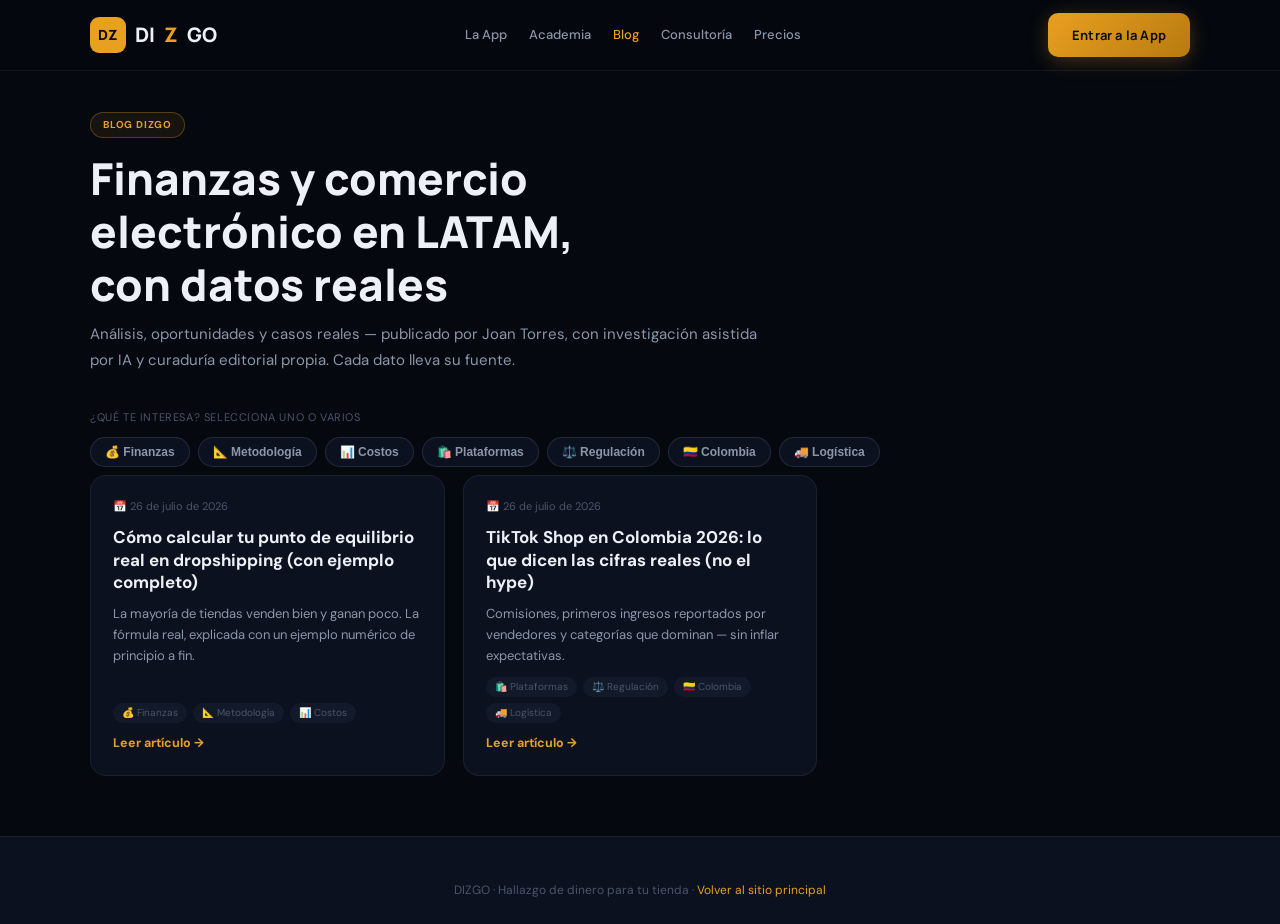
==== blog/index.html @ 102a752c "feat: agrega blog con panel interactivo de filtros por tema Nuevo /blog con 2 articulos reales de la" ====
<!DOCTYPE html>
<html lang="es">
<head>
<meta charset="UTF-8">
<meta name="viewport" content="width=device-width, initial-scale=1.0">
<title>Blog DIZGO — Finanzas y comercio electrónico en LATAM</title>
<meta name="description" content="Análisis, datos reales y recomendaciones de e-commerce y dropshipping en LATAM, publicados por Joan Torres. Finanzas, regulación, plataformas y casos reales.">
<link rel="icon" type="image/svg+xml" href="data:image/svg+xml,%3Csvg xmlns='http://www.w3.org/2000/svg' viewBox='0 0 64 64'%3E%3Crect width='64' height='64' rx='16' fill='%2305080F'/%3E%3Crect x='8' y='8' width='48' height='48' rx='11' fill='%23E8A020'/%3E%3Ctext x='32' y='44' font-family='Arial,Helvetica,sans-serif' font-weight='900' font-size='32' text-anchor='middle' fill='%230A0D14'%3ED%3C/text%3E%3C/svg%3E">
<link rel="preconnect" href="https://fonts.googleapis.com">
<link href="https://fonts.googleapis.com/css2?family=Manrope:wght@500;600;700;800&family=DM+Sans:wght@300;400;500;600&display=swap" rel="stylesheet">
<link rel="stylesheet" href="/assets/blog.css">
</head>
<body>

<nav>
  <div class="wrap">
    <div class="ni">
      <a href="/" class="logo"><div class="logo-i">DZ</div>DI<span>Z</span>GO</a>
      <div class="nl">
        <a href="/#app">La App</a>
        <a href="/#academia">Academia</a>
        <a href="/blog/" class="on">Blog</a>
        <a href="/#consultoria">Consultoría</a>
        <a href="/#precios">Precios</a>
      </div>
      <a href="https://app.dizgo.app" class="btn bg">Entrar a la App</a>
    </div>
  </div>
</nav>

<main>
  <div class="wrap">
    <div style="max-width:680px">
      <span class="tag tg">Blog DIZGO</span>
      <h1 style="font-size:clamp(28px,4.5vw,44px);font-weight:800;margin:14px 0 12px;text-wrap:balance">Finanzas y comercio electrónico en LATAM, con datos reales</h1>
      <p style="font-size:15px;color:var(--t2);line-height:1.7">Análisis, oportunidades y casos reales — publicado por Joan Torres, con investigación asistida por IA y curaduría editorial propia. Cada dato lleva su fuente.</p>
    </div>

    <!-- PANEL INTERACTIVO -->
    <div style="margin-top:36px">
      <div style="font-size:11px;color:var(--t3);text-transform:uppercase;letter-spacing:.6px;margin-bottom:10px">¿Qué te interesa? Selecciona uno o varios</div>
      <div class="filter-bar" id="filterBar"></div>
      <div class="analysis-box" id="analysisBox">
        <h4>📊 Análisis para tu selección</h4>
        <p id="analysisText"></p>
      </div>
    </div>

    <div class="post-grid" id="postGrid" style="margin-top:8px"></div>
  </div>
</main>

<footer>
  <div class="wrap" style="text-align:center">
    <p style="font-size:12px;color:var(--t3)">DIZGO · Hallazgo de dinero para tu tienda · <a href="/" style="color:var(--gold)">Volver al sitio principal</a></p>
  </div>
</footer>

<script>
// ── DATOS DE POSTS (cada uno con fuente real) ──
const POSTS = [
  {
    slug:'punto-equilibrio-dropshipping',
    title:'Cómo calcular tu punto de equilibrio real en dropshipping (con ejemplo completo)',
    excerpt:'La mayoría de tiendas venden bien y ganan poco. La fórmula real, explicada con un ejemplo numérico de principio a fin.',
    date:'2026-07-26',
    tags:['finanzas','metodologia','costos']
  },
  {
    slug:'tiktok-shop-colombia-2026',
    title:'TikTok Shop en Colombia 2026: lo que dicen las cifras reales (no el hype)',
    excerpt:'Comisiones, primeros ingresos reportados por vendedores y categorías que dominan — sin inflar expectativas.',
    date:'2026-07-26',
    tags:['plataformas','regulacion','colombia','logistica']
  },
];

const TAG_LABEL = {
  finanzas:'💰 Finanzas', metodologia:'📐 Metodología', costos:'📊 Costos',
  plataformas:'🛍️ Plataformas', regulacion:'⚖️ Regulación', colombia:'🇨🇴 Colombia',
  logistica:'🚚 Logística', pagos:'💳 Pagos digitales', 'casos-reales':'📈 Casos reales',
};

const TAG_ANALYSIS = {
  finanzas:'Tu selección incluye Finanzas: el enfoque aquí es que dejes de operar por intuición. Cada artículo bajo esta etiqueta te da una fórmula o método aplicable hoy mismo a tu estructura de costos real.',
  metodologia:'Contenido de Metodología: procesos paso a paso, no solo teoría — pensados para aplicarse directamente a tu tienda esta semana.',
  costos:'Costos: la causa número uno de que una tienda facture mucho y gane poco. Estos artículos te ayudan a encontrar lo que hoy no estás viendo.',
  plataformas:'Plataformas: seguimiento de qué canales de venta están funcionando de verdad en LATAM, con cifras reportadas por vendedores reales, no proyecciones de marketing.',
  regulacion:'Regulación: cambios normativos que pueden afectar tu operación o tu cuenta publicitaria — para que te enteres antes de que te tome por sorpresa.',
  colombia:'Filtrando por Colombia: contenido específico al mercado colombiano — comisiones, transportadoras, medios de pago y regulación local.',
  logistica:'Logística: transportadoras, tiempos de entrega y cómo la operación logística impacta directamente tu margen, no solo tu experiencia de cliente.',
  pagos:'Pagos digitales: métodos de pago, pasarelas y su costo real dentro de tu estructura de precios.',
  'casos-reales':'Casos reales: ejemplos concretos, con cifras, de qué funcionó y qué no — para que aprendas del patrón antes de repetir el error.',
};

let activeFilters = new Set();

function renderFilterBar(){
  const allTags = [...new Set(POSTS.flatMap(p=>p.tags))];
  document.getElementById('filterBar').innerHTML = allTags.map(t=>
    `<button class="filter-pill ${activeFilters.has(t)?'on':''}" onclick="toggleFilter('${t}')">${TAG_LABEL[t]||t}</button>`
  ).join('');
}

function toggleFilter(tag){
  activeFilters.has(tag) ? activeFilters.delete(tag) : activeFilters.add(tag);
  renderFilterBar();
  renderPosts();
  renderAnalysis();
}

function renderAnalysis(){
  const box = document.getElementById('analysisBox');
  if(activeFilters.size === 0){ box.classList.remove('show'); return; }
  box.classList.add('show');
  document.getElementById('analysisText').textContent =
    [...activeFilters].map(t=>TAG_ANALYSIS[t]).filter(Boolean).join(' ');
}

function renderPosts(){
  const filtered = activeFilters.size === 0
    ? POSTS
    : POSTS.filter(p => p.tags.some(t=>activeFilters.has(t)));
  const grid = document.getElementById('postGrid');
  if(filtered.length === 0){
    grid.innerHTML = `<p style="color:var(--t3);font-size:13px;grid-column:1/-1">Todavía no hay artículos con esa combinación — publicamos 2 veces por semana, vuelve pronto.</p>`;
    return;
  }
  grid.innerHTML = filtered.map(p => `
    <a href="/blog/posts/${p.slug}.html" class="post-card">
      <div class="post-meta">📅 ${new Date(p.date+'T12:00:00').toLocaleDateString('es-CO',{day:'numeric',month:'long',year:'numeric'})}</div>
      <div class="post-title">${p.title}</div>
      <div class="post-excerpt">${p.excerpt}</div>
      <div class="post-tags">${p.tags.map(t=>`<span>${TAG_LABEL[t]||t}</span>`).join('')}</div>
      <div class="post-more">Leer artículo →</div>
    </a>
  `).join('');
}

renderFilterBar();
renderPosts();
</script>
</body>
</html>
---- assets/blog.css ----
/* DIZGO — hoja de estilos compartida para /blog. Tokens copiados de index.html
   para mantener consistencia visual sin arriesgar el home ya afinado. */
:root{--bg:#05080F;--s1:#0C1120;--s2:#121929;--s3:#1A2235;--b1:rgba(255,255,255,.06);--b2:rgba(255,255,255,.11);--gold:#E8A020;--gold2:#FFB93E;--red:#D94040;--red2:#F05C5C;--blue:#2D7DD2;--blue2:#4A9EF5;--grn:#1E9E6B;--grn2:#2DD4A0;--pur:#9B6BFF;--t1:#EDF0F7;--t2:#8B96A8;--t3:#4A5568;--nav:70px}
*{box-sizing:border-box;margin:0;padding:0}
html{scroll-behavior:smooth}
body{font-family:'DM Sans',sans-serif;background:var(--bg);color:var(--t1);line-height:1.6}
h1,h2,h3,h4{font-family:'Manrope',sans-serif;line-height:1.2}
a{text-decoration:none;color:inherit}
img{max-width:100%;display:block}
::-webkit-scrollbar{width:4px}
::-webkit-scrollbar-track{background:var(--bg)}
::-webkit-scrollbar-thumb{background:var(--gold);border-radius:4px}

.wrap{max-width:1140px;margin:0 auto;padding:0 20px}
.wrap-article{max-width:720px;margin:0 auto;padding:0 20px}
.sec{padding:56px 0}

.tag{display:inline-flex;align-items:center;gap:5px;font-size:10px;font-weight:700;letter-spacing:.8px;text-transform:uppercase;padding:4px 12px;border-radius:20px;border:1px solid}
.tg{color:var(--gold);border-color:rgba(232,160,32,.3);background:rgba(232,160,32,.08)}
.tb{color:var(--blue2);border-color:rgba(74,158,245,.25);background:rgba(74,158,245,.07)}
.tgr{color:var(--grn2);border-color:rgba(45,212,160,.25);background:rgba(45,212,160,.07)}
.tr{color:var(--red2);border-color:rgba(240,92,92,.25);background:rgba(240,92,92,.07)}
.tp{color:var(--pur);border-color:rgba(155,107,255,.25);background:rgba(155,107,255,.07)}

.btn{display:inline-flex;align-items:center;justify-content:center;gap:8px;padding:12px 24px;border-radius:10px;font-family:'Manrope',sans-serif;font-weight:700;font-size:13px;cursor:pointer;border:none;transition:all .22s;letter-spacing:.2px;white-space:nowrap}
.bg{background:linear-gradient(135deg,var(--gold),#B87A10);color:#0A0D14;box-shadow:0 4px 20px rgba(232,160,32,.28)}
.bg:hover{transform:translateY(-2px);box-shadow:0 8px 28px rgba(232,160,32,.42)}
.bo{background:transparent;color:var(--t1);border:1px solid var(--b2)}
.bo:hover{background:var(--s2);border-color:var(--gold);color:var(--gold)}

nav{position:fixed;top:0;left:0;right:0;height:var(--nav);z-index:100;background:rgba(5,8,15,.94);backdrop-filter:blur(20px);box-shadow:0 1px 0 var(--b1)}
.ni{display:flex;align-items:center;justify-content:space-between;height:var(--nav);gap:16px}
.logo{display:flex;align-items:center;gap:9px;font-family:'Manrope',sans-serif;font-weight:800;font-size:20px;flex-shrink:0}
.logo-i{width:36px;height:36px;background:var(--gold);border-radius:9px;display:flex;align-items:center;justify-content:center;font-size:14px;font-weight:900;color:#0A0D14}
.logo span{color:var(--gold)}
.nl{display:flex;align-items:center;gap:22px;font-size:13px;font-weight:500}
.nl a{color:var(--t2);transition:color .2s;white-space:nowrap}
.nl a:hover, .nl a.on{color:var(--t1)}
.nl a.on{color:var(--gold)}
@media(max-width:760px){.nl{display:none}}

main{padding-top:calc(var(--nav) + 40px)}

/* ── FILTER PANEL ── */
.filter-bar{display:flex;flex-wrap:wrap;gap:8px;margin-bottom:6px}
.filter-pill{padding:7px 14px;border-radius:20px;border:1px solid var(--b2);background:var(--s1);color:var(--t2);font-size:12px;font-weight:600;cursor:pointer;transition:all .2s;user-select:none}
.filter-pill:hover{border-color:var(--gold);color:var(--t1)}
.filter-pill.on{background:rgba(232,160,32,.12);border-color:var(--gold);color:var(--gold)}
.analysis-box{background:linear-gradient(135deg,rgba(232,160,32,.08),rgba(74,158,245,.05));border:1px solid rgba(232,160,32,.22);border-radius:14px;padding:20px 22px;margin:22px 0 32px;display:none}
.analysis-box.show{display:block}
.analysis-box h4{font-size:12px;color:var(--gold);text-transform:uppercase;letter-spacing:.6px;margin-bottom:8px}
.analysis-box p{font-size:14px;color:var(--t1);line-height:1.7}

/* ── POST CARDS ── */
.post-grid{display:grid;grid-template-columns:repeat(auto-fill,minmax(300px,1fr));gap:18px}
.post-card{background:var(--s1);border:1px solid var(--b1);border-radius:16px;padding:22px;transition:border-color .25s,transform .25s;display:flex;flex-direction:column;gap:10px}
.post-card:hover{border-color:rgba(232,160,32,.3);transform:translateY(-3px)}
.post-meta{font-size:11px;color:var(--t3);display:flex;gap:10px;align-items:center}
.post-title{font-size:17px;font-weight:700;line-height:1.35}
.post-excerpt{font-size:13px;color:var(--t2);line-height:1.6;flex:1}
.post-tags{display:flex;flex-wrap:wrap;gap:6px}
.post-tags span{font-size:10px;color:var(--t3);background:var(--s2);padding:2px 9px;border-radius:10px}
.post-more{font-size:12.5px;font-weight:700;color:var(--gold)}

/* ── ARTICLE ── */
.article-hero{padding:0 0 28px;border-bottom:1px solid var(--b1);margin-bottom:32px}
.article-title{font-size:clamp(24px,4vw,38px);font-weight:800;margin:12px 0 14px;text-wrap:balance}
.article-dek{font-size:16px;color:var(--t2);line-height:1.7}
.article-body{font-size:15.5px;line-height:1.85;color:var(--t1)}
.article-body h2{font-size:22px;font-weight:800;margin:38px 0 14px}
.article-body h3{font-size:17px;font-weight:700;margin:28px 0 10px;color:var(--gold2)}
.article-body p{margin-bottom:16px}
.article-body ul,.article-body ol{margin:0 0 16px 22px}
.article-body li{margin-bottom:8px}
.article-body strong{color:#fff}
.article-body a{color:var(--blue2);border-bottom:1px dotted currentColor}
.article-body blockquote{border-left:3px solid var(--gold);padding:4px 0 4px 18px;margin:22px 0;color:var(--t2);font-style:italic}
.src-box{background:var(--s2);border:1px solid var(--b1);border-radius:12px;padding:16px 20px;margin:28px 0;font-size:12.5px;color:var(--t3)}
.src-box a{color:var(--blue2)}
.author-box{display:flex;align-items:center;gap:14px;margin-top:44px;padding-top:28px;border-top:1px solid var(--b1)}
.author-av{width:48px;height:48px;border-radius:50%;background:linear-gradient(135deg,var(--gold),#B87A10);display:flex;align-items:center;justify-content:center;font-weight:800;color:#0A0D14;flex-shrink:0}

footer{background:var(--s1);border-top:1px solid var(--b1);padding:44px 0 24px;margin-top:60px}
.f-back{font-size:12px;color:var(--t3);text-align:center;padding-top:20px;margin-top:24px;border-top:1px solid var(--b1)}
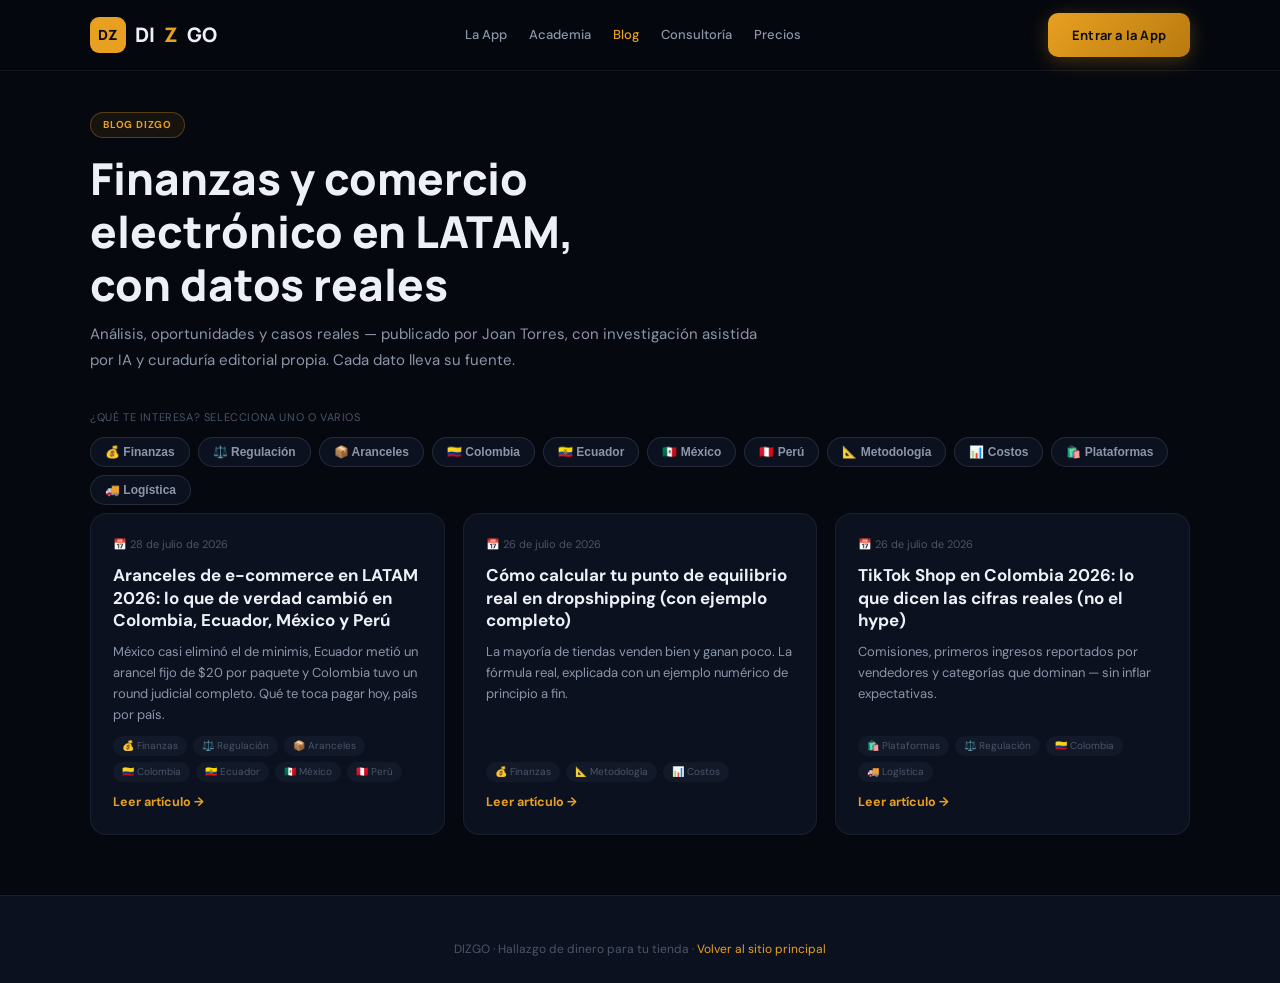
==== commit d3c3c277: "feat: nuevo articulo de blog - aranceles e-commerce LATAM 2026 Cubre los cambios reales investigados" ====
--- a/blog/index.html
+++ b/blog/index.html
@@ -60,6 +60,13 @@
 // ── DATOS DE POSTS (cada uno con fuente real) ──
 const POSTS = [
   {
+    slug:'aranceles-ecommerce-latam-2026',
+    title:'Aranceles de e-commerce en LATAM 2026: lo que de verdad cambió en Colombia, Ecuador, México y Perú',
+    excerpt:'México casi eliminó el de minimis, Ecuador metió un arancel fijo de $20 por paquete y Colombia tuvo un round judicial completo. Qué te toca pagar hoy, país por país.',
+    date:'2026-07-28',
+    tags:['finanzas','regulacion','aranceles','colombia','ecuador','mexico','peru']
+  },
+  {
     slug:'punto-equilibrio-dropshipping',
     title:'Cómo calcular tu punto de equilibrio real en dropshipping (con ejemplo completo)',
     excerpt:'La mayoría de tiendas venden bien y ganan poco. La fórmula real, explicada con un ejemplo numérico de principio a fin.',
@@ -79,6 +86,7 @@
   finanzas:'💰 Finanzas', metodologia:'📐 Metodología', costos:'📊 Costos',
   plataformas:'🛍️ Plataformas', regulacion:'⚖️ Regulación', colombia:'🇨🇴 Colombia',
   logistica:'🚚 Logística', pagos:'💳 Pagos digitales', 'casos-reales':'📈 Casos reales',
+  aranceles:'📦 Aranceles', ecuador:'🇪🇨 Ecuador', mexico:'🇲🇽 México', peru:'🇵🇪 Perú',
 };
 
 const TAG_ANALYSIS = {
@@ -91,6 +99,10 @@
   logistica:'Logística: transportadoras, tiempos de entrega y cómo la operación logística impacta directamente tu margen, no solo tu experiencia de cliente.',
   pagos:'Pagos digitales: métodos de pago, pasarelas y su costo real dentro de tu estructura de precios.',
   'casos-reales':'Casos reales: ejemplos concretos, con cifras, de qué funcionó y qué no — para que aprendas del patrón antes de repetir el error.',
+  aranceles:'Aranceles: regímenes de importación y de minimis por país — para que sepas cuánto te toca pagar de verdad antes de traer producto.',
+  ecuador:'Filtrando por Ecuador: comisiones, transportadoras, aranceles y regulación específica del mercado ecuatoriano.',
+  mexico:'Filtrando por México: el mercado más grande de los que cubrimos — comisiones, logística y los cambios normativos que más impactan a quien importa.',
+  peru:'Filtrando por Perú: cifras y regulación del mercado peruano, uno de los que más rápido crece en la región.',
 };
 
 let activeFilters = new Set();
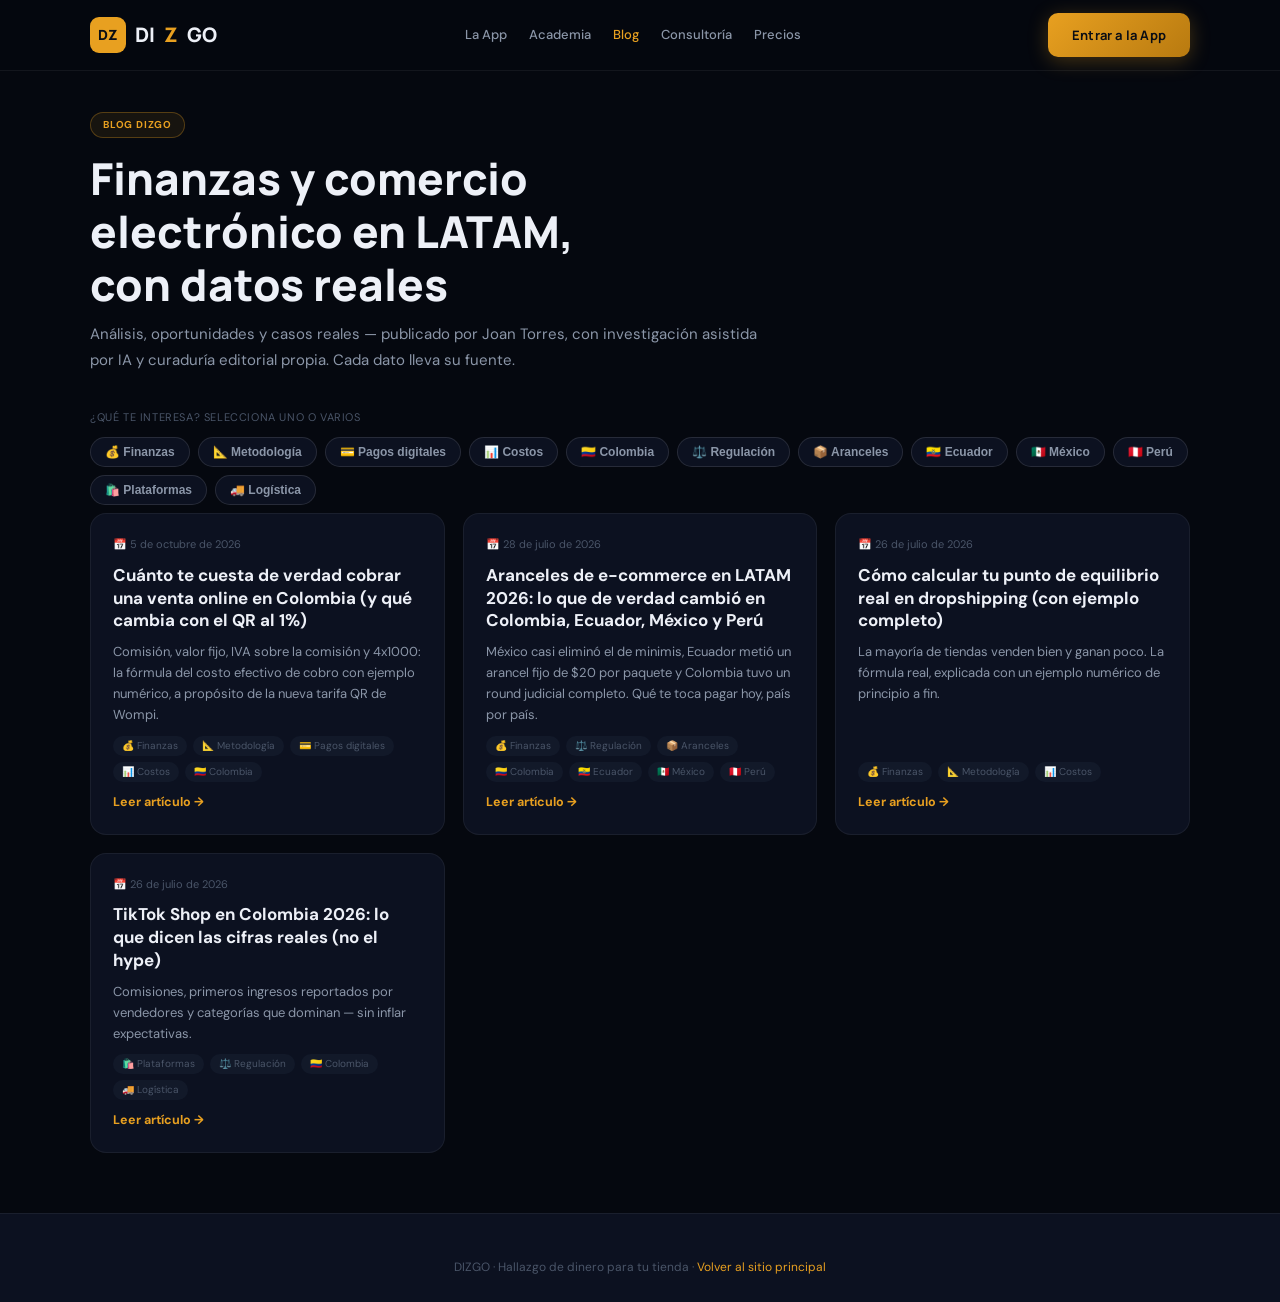
==== commit dc699845: "feat: nuevo articulo de blog - costo real de cobrar una venta online en Colombia Co-Authored-By: Cla" ====
--- a/blog/index.html
+++ b/blog/index.html
@@ -59,6 +59,13 @@
 <script>
 // ── DATOS DE POSTS (cada uno con fuente real) ──
 const POSTS = [
+  {
+    slug:'costo-real-cobrar-venta-online-colombia',
+    title:'Cuánto te cuesta de verdad cobrar una venta online en Colombia (y qué cambia con el QR al 1%)',
+    excerpt:'Comisión, valor fijo, IVA sobre la comisión y 4x1000: la fórmula del costo efectivo de cobro con ejemplo numérico, a propósito de la nueva tarifa QR de Wompi.',
+    date:'2026-10-05',
+    tags:['finanzas','metodologia','pagos','costos','colombia']
+  },
   {
     slug:'aranceles-ecommerce-latam-2026',
     title:'Aranceles de e-commerce en LATAM 2026: lo que de verdad cambió en Colombia, Ecuador, México y Perú',
